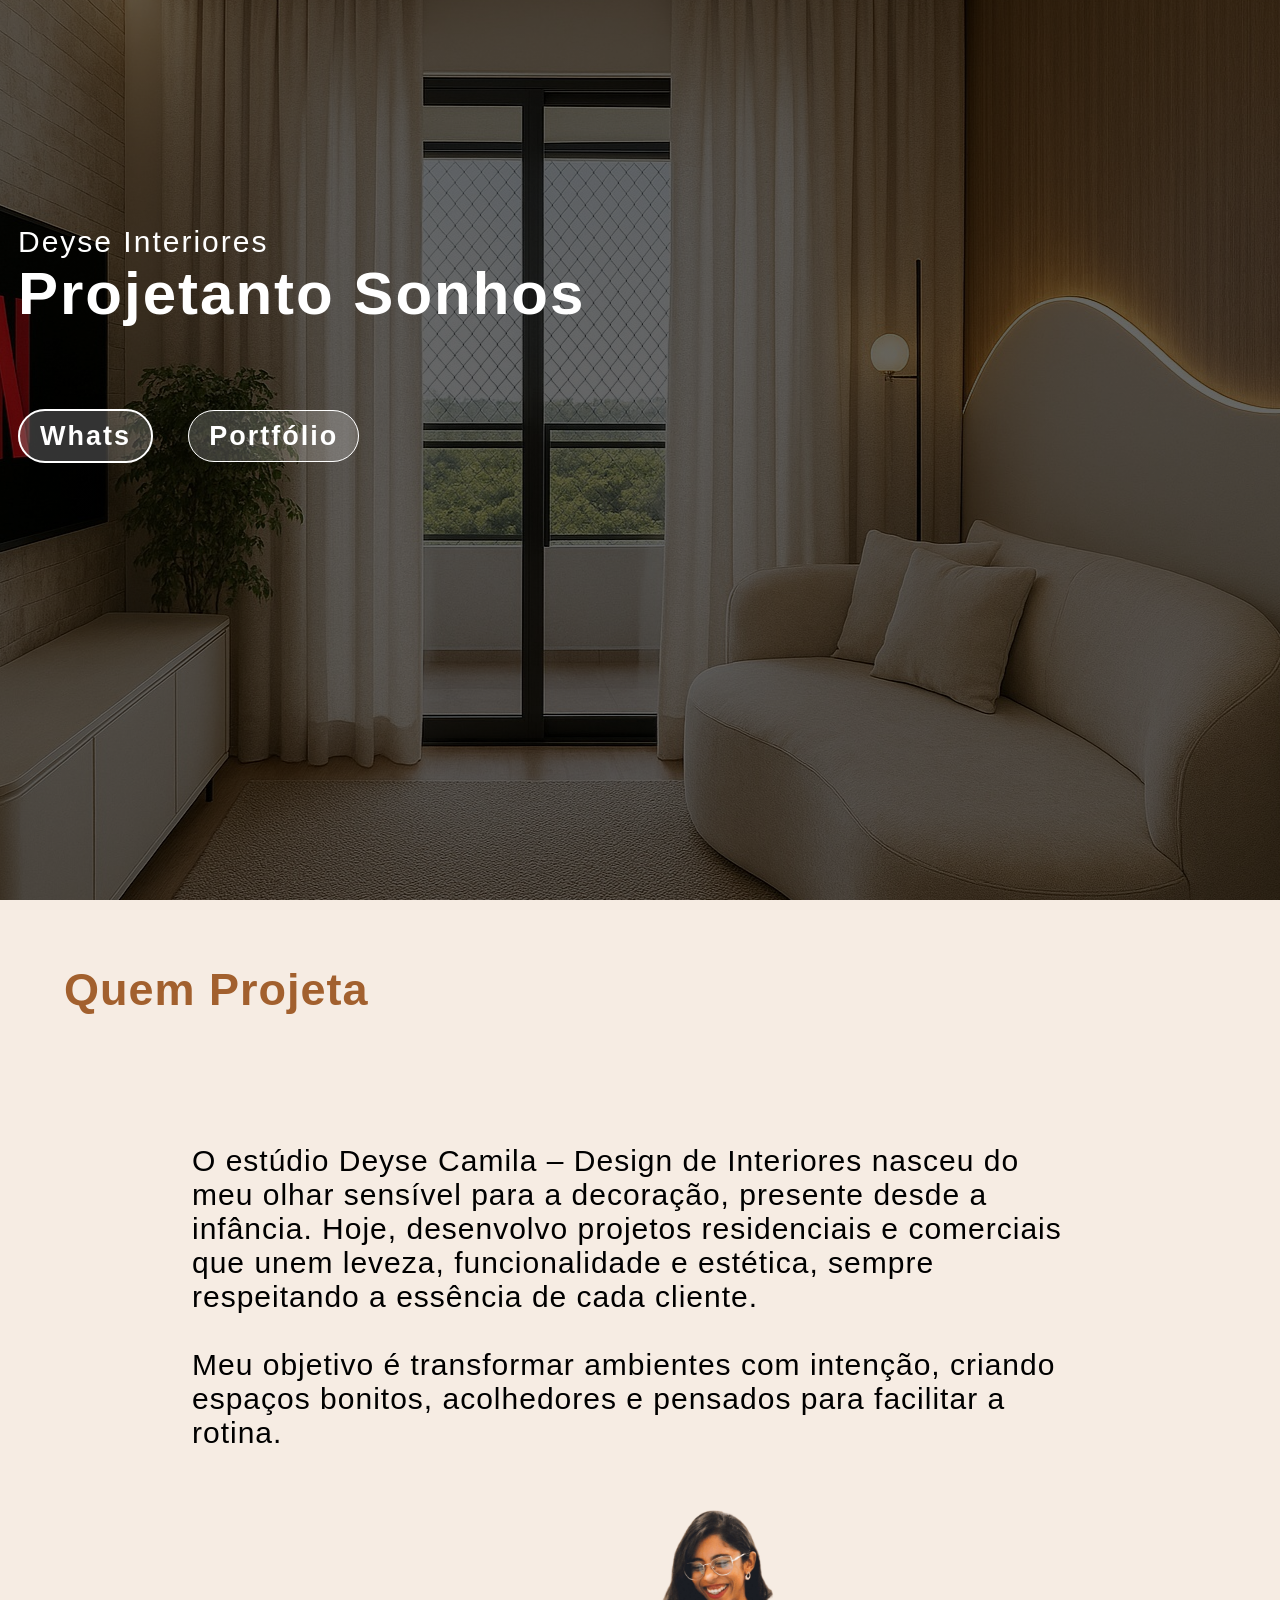
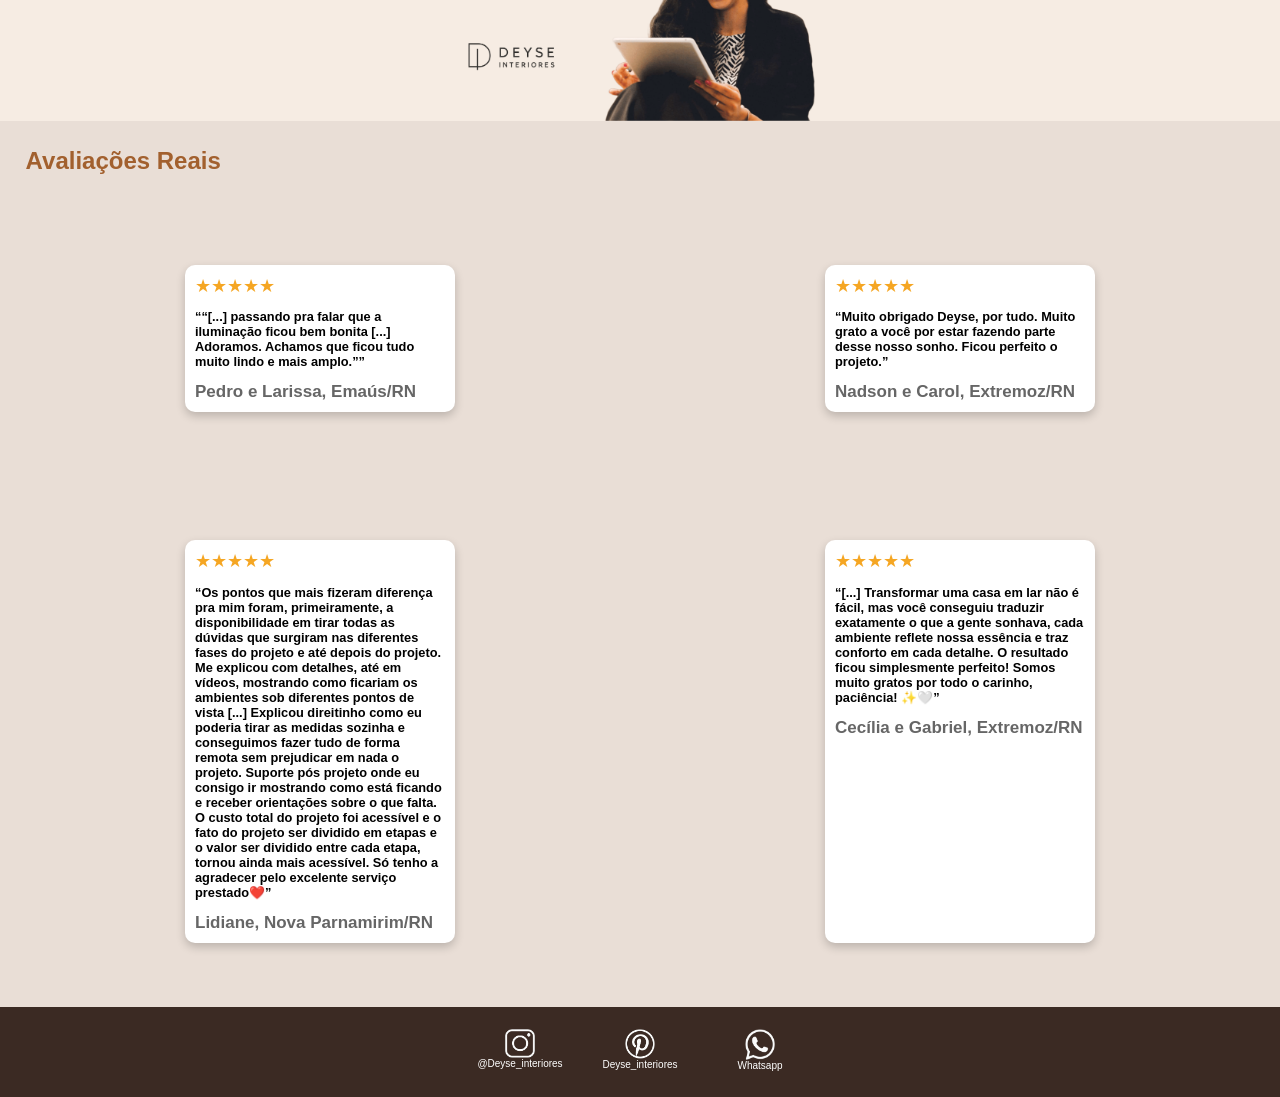
==== index.html @ c0b800fe "Primeiro commit do site Deyse Interiores" ====
<!DOCTYPE html>
<html lang="pt-BR">
<head>
    <meta charset="UTF-8">
    <meta name="viewport" content="width=device-width, initial-scale=1.0">  
    <title>DEYSE Interiores | Inicio</title>
    <link rel="icon" href="img/favicon.png" type="image/png">
    <link rel="stylesheet" href="CSS/styleIndex.css">
    <link rel="preconnect" href="https://fonts.googleapis.com">
    <link rel="preconnect" href="https://fonts.gstatic.com" crossorigin>
    <link href="https://fonts.googleapis.com/css2?family=Playfair+Display:wght@400;500;600;700;800&display=swap" rel="stylesheet">
</head>
<body>
    <header>
        <div class="hero">
            <div class="content">
                <span>Deyse Interiores</span>
                <h1>Projetanto Sonhos</h1>

                <div class="buttons">
                    <a href="https://wa.me/5584987519825?text=Olá,%20vim%20pelo%20site" target="_blank" class="bnt primary">Whats</a>
                    <a href="pages/portifolio.html" class="bnt secundary">Portfólio</a>
                </div>
            </div>
        </div>
    </header>

    <main>
        <section class="sectionMain1">    
                <div class="contentMain">
                    <div class="mainText">
                        <h1>Quem Projeta</h1>
                        <p>O estúdio Deyse Camila – Design de Interiores nasceu do meu olhar sensível para a decoração, presente desde a infância. Hoje, desenvolvo projetos residenciais e comerciais que unem leveza, funcionalidade e estética, sempre respeitando a essência de cada cliente. <br><br> Meu objetivo é transformar ambientes com intenção, criando espaços bonitos, acolhedores e pensados para facilitar a rotina.</p>
                    </div>
                    <div class="mainImg">
                        <img src="img/quem_sou_eu.png" alt="Imagem da designer de interiores" id="imgMain">
                    </div>    
                </div>
        </section>

        <section class="feedback">
            <h1>Avaliações Reais</h1>
            <div class="cards">
                <div class="card">  
                    <div class="stars">★★★★★</div>
                    <p>““[...] passando pra falar que a iluminação ficou bem bonita [...] Adoramos. Achamos que ficou tudo muito lindo e mais amplo.””</p>
                    <span>Pedro e Larissa, Emaús/RN</span>
                </div>

                <div class="card">  
                    <div class="stars">★★★★★</div>
                    <p>“Muito obrigado Deyse, por tudo. Muito grato a você por estar fazendo parte desse nosso sonho. Ficou perfeito o projeto.”</p>
                    <span>Nadson e Carol, Extremoz/RN</span>
                </div>

                <div class="card">
                    <div class="stars">★★★★★</div>
                    <p>“Os pontos que mais fizeram diferença pra mim foram, primeiramente, a disponibilidade em tirar todas as dúvidas que surgiram nas diferentes fases do projeto e até depois do projeto. Me explicou com detalhes, até em vídeos, mostrando como ficariam os ambientes sob diferentes pontos de vista [...] Explicou direitinho como eu poderia tirar as medidas sozinha e conseguimos fazer tudo de forma remota sem prejudicar em nada o projeto. Suporte pós projeto onde eu consigo ir mostrando como está ficando e receber orientações sobre o que falta. O custo total do projeto foi acessível e o fato do projeto ser dividido em etapas e o valor ser dividido entre cada etapa, tornou ainda mais acessível. Só tenho a agradecer pelo excelente serviço prestado❤️”</p>
                    <span>Lidiane, Nova Parnamirim/RN</span>
                </div>

                <div class="card">
                    <div class="stars">★★★★★</div>
                    <p>“[...] Transformar uma casa em lar não é fácil, mas você conseguiu traduzir exatamente o que a gente sonhava, cada ambiente reflete nossa essência e traz conforto em cada detalhe. O resultado ficou simplesmente perfeito! Somos muito gratos por todo o carinho, paciência! ✨🤍”</p>
                    <span>Cecília e Gabriel, Extremoz/RN</span>
                </div>
            </div>
        </section>
    </main>

    <footer>
        <div>
            <a href="https://www.instagram.com/deyseinteriores/">
                <img src="img/instagram.png" alt="Instagram">
                <span>@Deyse_interiores</span>
            </a>

            <a href="https://br.pinterest.com/deyseinteriores/">
                <img src="img/pinterest.png" alt="Pinterest">
                <span>Deyse_interiores</span>
            </a>

            <a href="https://wa.me/5584987519825?text=Olá,%20vim%20pelo%20site" target="_blank">
                <img src="img/whatsapp.png" alt="WhatsApp">
                <span>Whatsapp</span>
            </a>
        </div>
    </footer>
</body>
</html>
---- CSS/styleIndex.css ----
body{
    margin: 0px;
    padding: 0px;
    font-family: 'Poppins', sans-serif;
    overflow-x: hidden;

}

/*Estilizando o Header*/

header{
        font-size: clamp(20px, 7vw, 30px);
}

.hero{
    position: relative;
    background:
        linear-gradient(rgba(0,0,0,0.6), rgba(0,0,0,0.6)),
        url("../img/carrossel_1.jpg");
    background-position: 95% center;
    height: 100vh;
}

.content{
    color: #fff;
    padding: 25vh 2vh;
    letter-spacing: 2px;
}

.bnt{
    text-decoration: none;
    color: white;
    border: 1px solid white;
    padding: 10px 20px;        /* aumenta altura e largura */
    border-radius: 40px;       /* deixa bem arredondado */
    font-weight: 600;          /* texto mais forte */
    font-size: 3vh;
    letter-spacing: 2px;

    background: rgba(255,255,255,0.2); /* transparência */
    backdrop-filter: blur(10px);
    -webkit-backdrop-filter: blur(10px); /* suporte Safari */
}

.buttons{
    padding: 10vh 0vh;
}

.bnt.primary{
    border: 2px solid white;    /* borda mais grossa */
    font-weight: 800;
}

.bnt.secundary{
    margin: 2%;
}

/*Estilizando o Main Quem Projeta*/

main{
    background-color: #F6ECE3;
}

.sectionMain1{
    width: 100%;
    letter-spacing: 1px;
    font-size: clamp(20px, 6vw, 30px);
}

h1{
    margin: 0;
    width: 80%;
}

.mainText h1{
    padding: 5%;
    color: #A2602E;
}

.mainText p{
    width: 70%;
    margin: auto;
    padding: 5% 0 0 0;
}

#imgMain{
    display: block; /*Isso faz o container acabar assim que a imagem acaba*/
    width: 100%;
    height: auto;
    margin: auto;   
}

@media (min-width: 768px){
    #imgMain{
        width: 50%;
    }

}

@media (min-width: 1025px) { 
    #imgMain{
        width: 35%;
    }

}

@media (min-width: 1026px) {
     #imgMain{
        width: 30%;
    }
}


/*Estilizando o Main Avaliações*/

.feedback{
    background-color: #E9DED6;
    width: 100%;
}

.cards{
        display: grid; /*Transforma transforma o containe em grade (linhas e colunas)*/
        font-size: clamp(20px, 5vw, 30px);
}

@media (min-width: 768px){
    .cards{
        display: grid; 
        grid-template-columns: repeat(2, 1fr);

    }

}

.feedback h1{
    color: #A2602E;
    padding: 2%;
}

.card{
    width: 250px;
    background-color: white;
    margin: 10% auto;
    padding: 10px;
    border-radius: 10px;
    font-size: clamp(10px, 1vw, 15px);
    box-shadow: 0 4px 10px rgba(0,0,0,0.2);
}

.stars{
    color: #f5a623;
    font-size: 18px;
}

.card p{
    font-weight: 600;
}

.card span{
    color: #666;
    font-weight: 600;
    font-size: 17px;
}

footer{
    background-color: #3B2A23;
    height: 10vh;
    display: flex;
    justify-content: center; /* centraliza horizontalmente */
    align-items: center;     /* centraliza verticalmente */
}

footer div{
    display: inline-flex;
    gap: 60px;
}

footer img{
    width: 30px;
    height: auto;
}

footer span{
    font-size: 10px;
    color: white;
}

footer a{
    width: 60px;
    height: 45px; /* define uma área real */
    display: flex;
    flex-direction: column;
    align-items: center;
    text-decoration: none;

}
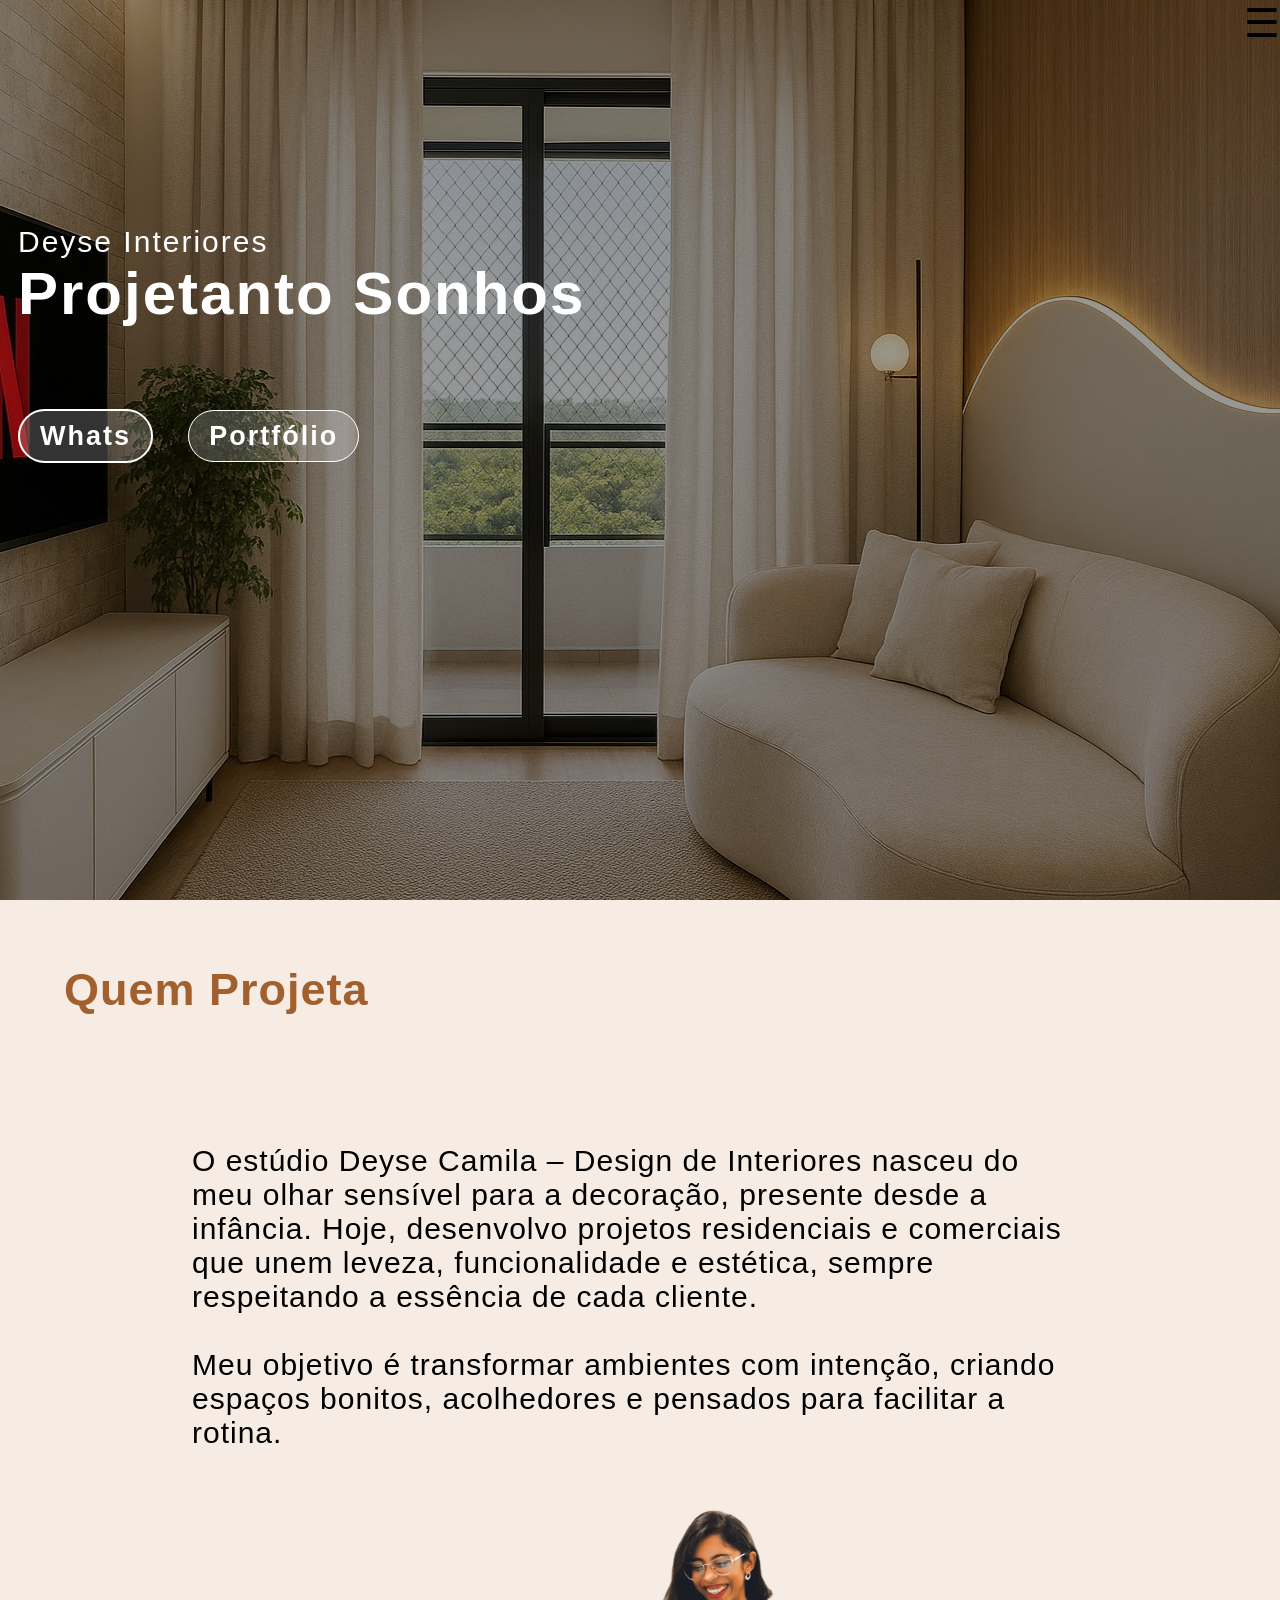
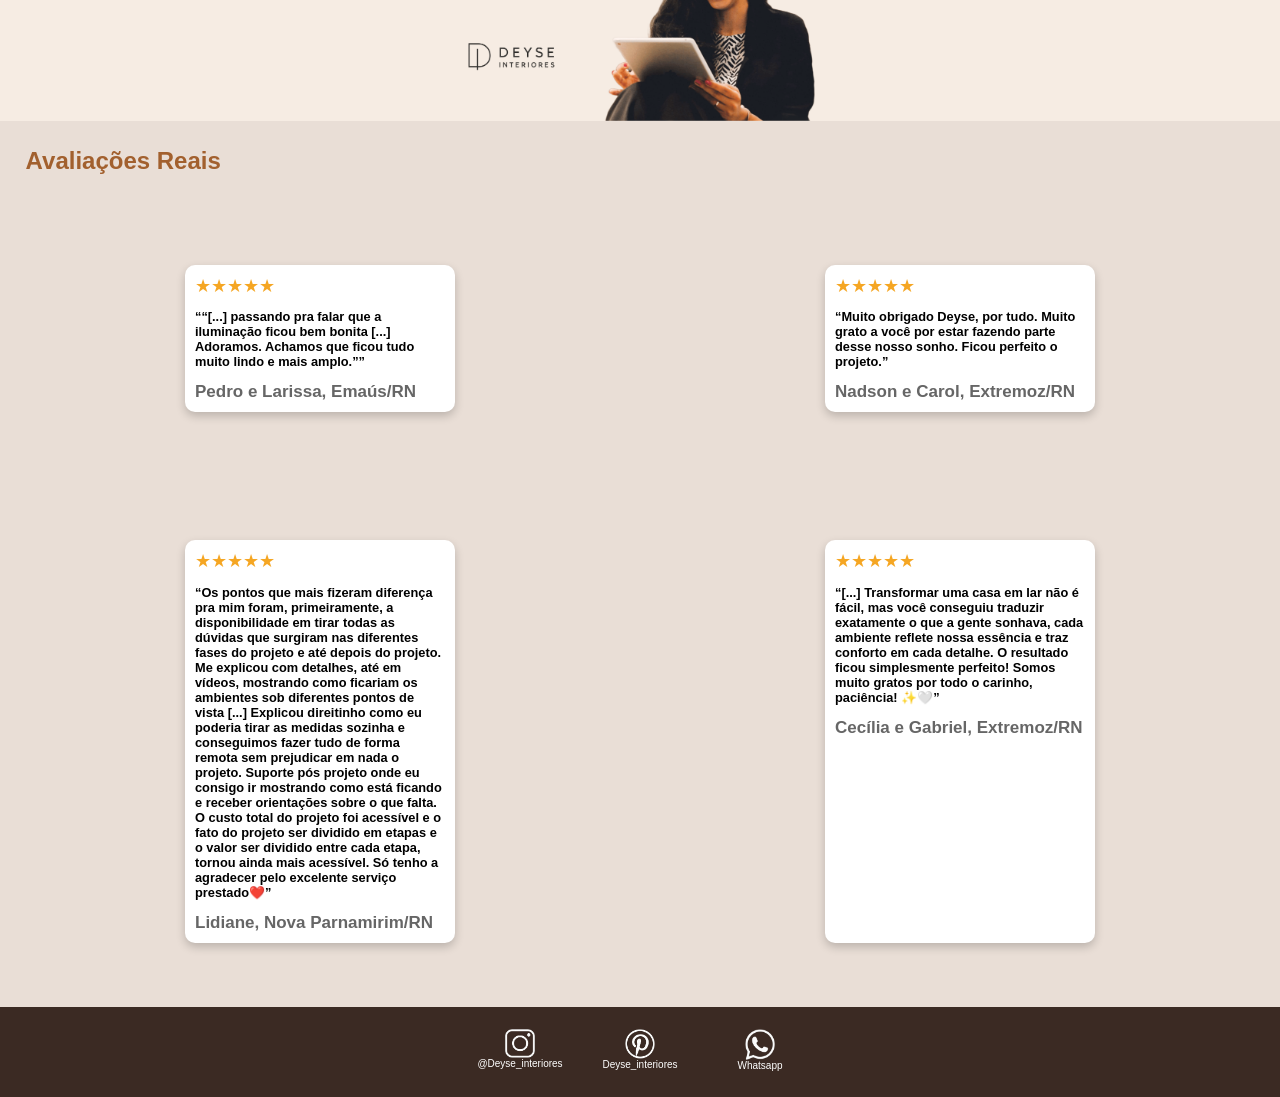
==== commit 65f947de: "Adição do Menu-sanduiche, Serviços e Contatos" ====
--- a/index.html
+++ b/index.html
@@ -9,9 +9,21 @@
     <link rel="preconnect" href="https://fonts.googleapis.com">
     <link rel="preconnect" href="https://fonts.gstatic.com" crossorigin>
     <link href="https://fonts.googleapis.com/css2?family=Playfair+Display:wght@400;500;600;700;800&display=swap" rel="stylesheet">
+    <link rel="stylesheet" href="CSS/stylesanduiche.css">
 </head>
 <body>
     <header>
+        <div class="menu">
+            <button class="btn-menu" aria-label="Abrir Menu">
+                ☰
+            </button>
+            <nav>
+                <a href="index.html">Inicio</a>
+                <a href="pages/portifolio.html">Potifólio</a>
+                <a href="/pages/servicos.html">Serviços</a>
+                <a href="/pages/contatos.html">Contatos</a>
+            </nav>
+        </div>
         <div class="hero">
             <div class="content">
                 <span>Deyse Interiores</span>
@@ -86,5 +98,6 @@
             </a>
         </div>
     </footer>
+    <script src="JS/menusanduiche.js"></script>
 </body>
 </html>
--- a/CSS/styleIndex.css
+++ b/CSS/styleIndex.css
@@ -5,6 +5,7 @@
     overflow-x: hidden;
 
 }
+
 
 /*Estilizando o Header*/
 
@@ -15,7 +16,7 @@
 .hero{
     position: relative;
     background:
-        linear-gradient(rgba(0,0,0,0.6), rgba(0,0,0,0.6)),
+        linear-gradient(rgba(0,0,0,0.4), rgba(0,0,0,0.4)),
         url("../img/carrossel_1.jpg");
     background-position: 95% center;
     height: 100vh;
@@ -192,5 +193,5 @@
     flex-direction: column;
     align-items: center;
     text-decoration: none;
+}
 
-}
--- a/CSS/stylesanduiche.css
+++ b/CSS/stylesanduiche.css
@@ -0,0 +1,49 @@
+.menu button{
+    position: fixed;
+    top: 0;
+    right: 0;
+    z-index: 1001;
+    color: black;
+    background: transparent;
+    border: none;
+    font-size: clamp(20px, 10vw, 40px);
+    padding: 0;
+    margin: 0;
+    cursor: pointer;
+}
+
+.menu button:active{
+    transform: scale(0.8);
+}
+
+.menu nav{
+    position: fixed;
+    top: 0;
+    right: 0;
+    z-index: 1000;
+    background-color: #3B2A23;
+    color: white;
+    width: 50%;
+    height: 100vh;
+    display: flex;
+    justify-content: space-evenly;
+    align-items: center;
+    flex-direction: column;
+
+    transform: translateX(100%);
+    transition: transform .3s ease;
+}
+
+.menu nav.ativo{
+    transform: translateX(0);
+}
+
+.menu button.ativo{
+    color: white;
+}
+
+
+.menu a{
+    color: white;
+    text-decoration: none;
+}
